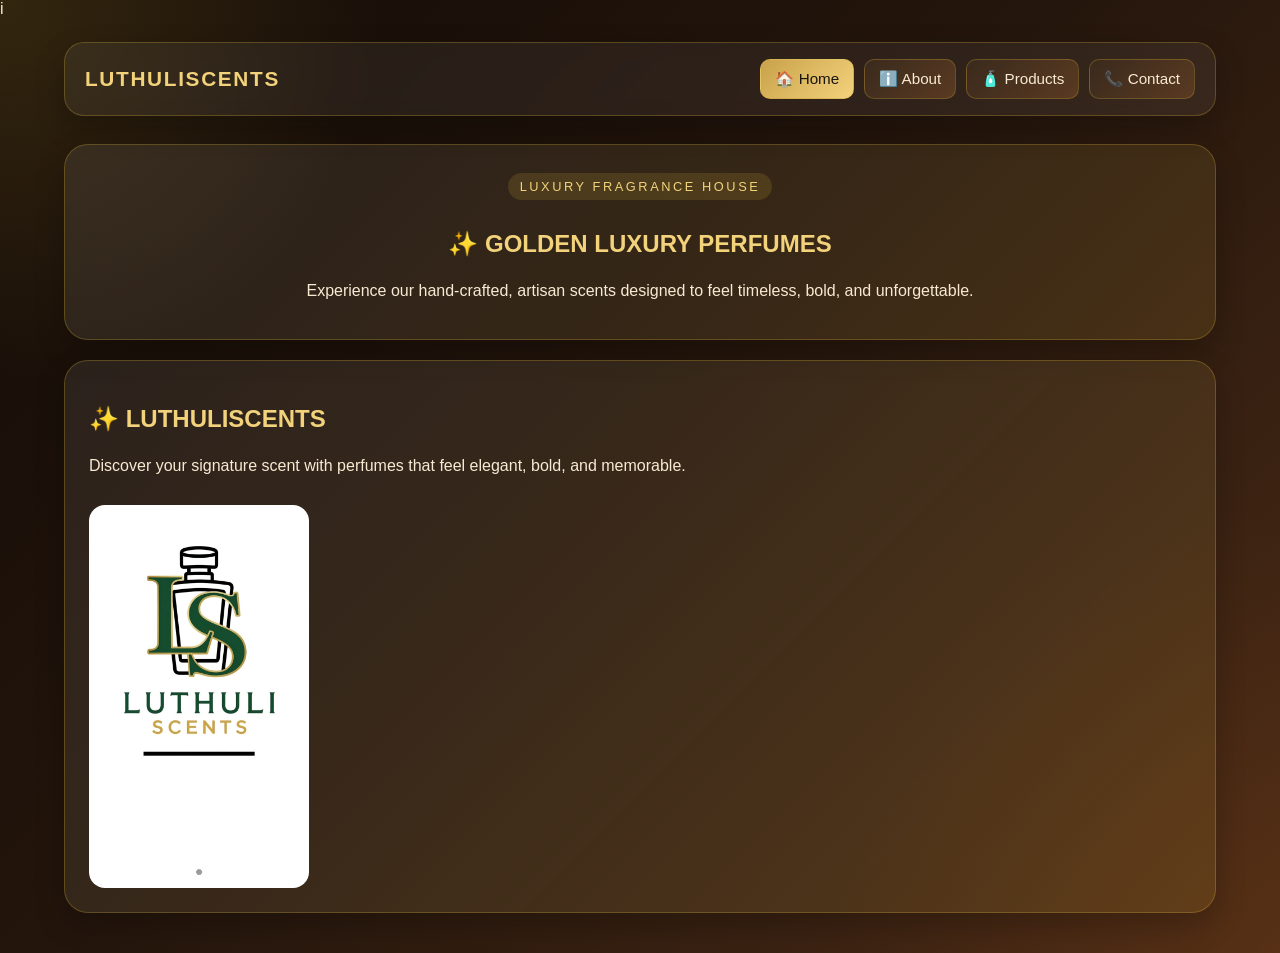
==== index.html @ 73928ccd "i turned my app.py into html file" ====
i<!DOCTYPE html>
<html lang="en">
  <head>
    <meta charset="UTF-8" />
    <meta name="viewport" content="width=device-width, initial-scale=1.0" />
    <title>LuthuliScents</title>
    <style>
      :root {
        --bg: #140c07;
        --bg-soft: rgba(255, 255, 255, 0.05);
        --text: #f8ead2;
        --accent: #f2d27b;
        --accent-2: #c9a24b;
        --border: rgba(212, 175, 55, 0.28);
      }

      * { box-sizing: border-box; }
      body {
        margin: 0;
        font-family: "Segoe UI", Tahoma, Geneva, Verdana, sans-serif;
        color: var(--text);
        background:
          radial-gradient(circle at top left, rgba(212, 175, 55, 0.16), transparent 24%),
          radial-gradient(circle at bottom right, rgba(139, 69, 19, 0.2), transparent 28%),
          linear-gradient(135deg, #140c07 0%, #23150c 45%, #4a2b16 100%);
        min-height: 100vh;
      }

      .page {
        max-width: 1200px;
        margin: 0 auto;
        padding: 24px;
      }

      .topbar {
        display: flex;
        justify-content: space-between;
        align-items: center;
        gap: 16px;
        padding: 16px 20px;
        border: 1px solid var(--border);
        border-radius: 20px;
        background: rgba(255, 255, 255, 0.06);
        backdrop-filter: blur(8px);
        box-shadow: 0 12px 30px rgba(0, 0, 0, 0.24);
      }

      .brand {
        font-size: 1.3rem;
        font-weight: 700;
        color: var(--accent);
        letter-spacing: 0.08em;
        text-transform: uppercase;
      }

      .nav { display: flex; flex-wrap: wrap; gap: 10px; }
      .nav button {
        border: 1px solid var(--border);
        background: linear-gradient(135deg, #3a2a1d 0%, #5a3a21 100%);
        color: var(--text);
        padding: 10px 14px;
        border-radius: 10px;
        cursor: pointer;
        font-size: 0.95rem;
      }
      .nav button.active,
      .nav button:hover {
        background: linear-gradient(135deg, var(--accent-2) 0%, var(--accent) 100%);
        color: #1a140f;
      }

      .section {
        display: none;
        padding: 28px 0 16px;
      }
      .section.active { display: block; }

      .card {
        border: 1px solid var(--border);
        border-radius: 24px;
        background: linear-gradient(135deg, rgba(255,255,255,0.08), rgba(212,175,55,0.12));
        padding: 24px;
        box-shadow: 0 12px 30px rgba(0, 0, 0, 0.24);
      }

      .hero {
        text-align: center;
        padding: 28px 24px 20px;
        margin-bottom: 20px;
      }

      .pill {
        display: inline-block;
        padding: 6px 12px;
        border-radius: 999px;
        background: rgba(212, 175, 55, 0.16);
        color: var(--accent);
        font-size: 0.8rem;
        letter-spacing: 0.2em;
        text-transform: uppercase;
        margin-bottom: 10px;
      }

      h1, h2, h3 { color: var(--accent); }
      p { line-height: 1.6; }

      .grid { display: grid; gap: 20px; }
      .products-grid { grid-template-columns: repeat(2, minmax(0, 1fr)); }
      .product-card img { width: 100%; max-width: 240px; border-radius: 16px; display: block; margin: 0 auto 10px; }
      .product-card .price { font-weight: 700; color: var(--accent); }
      .btn {
        border: none;
        border-radius: 10px;
        padding: 10px 14px;
        cursor: pointer;
        font-weight: 600;
        background: linear-gradient(135deg, #3a2a1d 0%, #5a3a21 100%);
        color: var(--text);
      }
      .btn:hover { background: linear-gradient(135deg, var(--accent-2) 0%, var(--accent) 100%); color: #1a140f; }

      .cart-list { margin-top: 12px; }
      .cart-item {
        display: flex;
        justify-content: space-between;
        align-items: center;
        gap: 12px;
        padding: 10px 0;
        border-bottom: 1px solid rgba(255,255,255,0.1);
      }
      .contact-links { display: flex; flex-wrap: wrap; gap: 12px; }
      .contact-links a {
        color: var(--text);
        text-decoration: none;
        padding: 10px 12px;
        border-radius: 10px;
        background: rgba(255,255,255,0.06);
        border: 1px solid var(--border);
      }
      .contact-links a:hover { background: rgba(212,175,55,0.16); }

      .summary { margin-top: 16px; display: grid; gap: 10px; }
      .form-grid { display: grid; grid-template-columns: repeat(2, minmax(0,1fr)); gap: 12px; }
      input, textarea { width: 100%; padding: 10px 12px; border-radius: 10px; border: 1px solid var(--border); background: rgba(255,255,255,0.08); color: var(--text); }
      label { display: block; margin-bottom: 6px; font-size: 0.95rem; }

      @media (max-width: 800px) {
        .products-grid, .form-grid { grid-template-columns: 1fr; }
        .topbar { flex-direction: column; align-items: flex-start; }
      }
    </style>
  </head>
  <body>
    <div class="page">
      <header class="topbar">
        <div class="brand">LuthuliScents</div>
        <nav class="nav">
          <button class="active" data-target="home">🏠 Home</button>
          <button data-target="about">ℹ️ About</button>
          <button data-target="products">🧴 Products</button>
          <button data-target="contact">📞 Contact</button>
        </nav>
      </header>

      <main>
        <section id="home" class="section active">
          <div class="card hero">
            <div class="pill">Luxury fragrance house</div>
            <h1>✨ GOLDEN LUXURY PERFUMES</h1>
            <p>Experience our hand-crafted, artisan scents designed to feel timeless, bold, and unforgettable.</p>
          </div>
          <div class="card">
            <h2>✨ LUTHULISCENTS</h2>
            <p>Discover your signature scent with perfumes that feel elegant, bold, and memorable.</p>
            <img src="logo.jpeg" alt="LuthuliScents logo" style="max-width: 220px; border-radius: 16px; margin-top: 10px;" />
          </div>
        </section>

        <section id="about" class="section">
          <div class="card">
            <h2>About LuthuliScents</h2>
            <p>We create perfumes from scratch and blend timeless notes that feel elegant, bold, and memorable.</p>
            <ul>
              <li>We make our perfumes from scratch.</li>
              <li>These scents are inspired by a mix of rich, modern fragrance notes.</li>
              <li>Our perfumes suit all genders as long as you love beautiful scents.</li>
              <li>We offer male, female, and unisex fragrances.</li>
              <li>You can wear them for daily use, special occasions, or whenever you want to stand out.</li>
            </ul>
          </div>
        </section>

        <section id="products" class="section">
          <div class="card">
            <h2>Our Products</h2>
            <p>ℹ️ Winter Sale: Get free shipping on all orders over R500!</p>
            <div class="grid products-grid">
              <div class="product-card">
                <img src="WhatsApp Image 2026-05-27 at 09.07.42.jpeg" alt="Rosie perfume" />
                <h3>Rosie</h3>
                <p>Longlasting feminine fragrance</p>
                <p class="price">R180.00 - 50ml</p>
                <button class="btn add-to-cart" data-name="Rosie" data-price="180">Add Rosie to cart</button>
              </div>
              <div class="product-card">
                <img src="WhatsApp Image 2026-05-27 at 09.05.30.jpeg" alt="Sweetapple perfume" />
                <h3>Sweetapple</h3>
                <p>Long lasting unisex fragrance</p>
                <p class="price">R180.00 - 50ml</p>
                <button class="btn add-to-cart" data-name="Sweetapple" data-price="180">Add Sweetapple to cart</button>
              </div>
            </div>

            <div class="summary">
              <h3>🛒 Your cart</h3>
              <div id="cart-items" class="cart-list">Your cart is empty.</div>
              <p id="cart-total">Cart total: R0.00</p>
            </div>

            <div class="summary">
              <h3>🚚 Shipping estimate</h3>
              <form id="shipping-form">
                <div class="form-grid">
                  <div>
                    <label for="name">Full name</label>
                    <input id="name" name="name" placeholder="Full name" />
                  </div>
                  <div>
                    <label for="email">Email address</label>
                    <input id="email" name="email" placeholder="Email address" />
                  </div>
                  <div>
                    <label for="address">Delivery address</label>
                    <input id="address" name="address" placeholder="456 Delivery Road" />
                  </div>
                  <div>
                    <label for="postal">Postal code</label>
                    <input id="postal" name="postal" placeholder="2001" />
                  </div>
                </div>
                <br />
                <button class="btn" type="submit">Check estimate</button>
              </form>
              <div id="shipping-output" style="margin-top: 12px;"></div>
            </div>
          </div>
        </section>

        <section id="contact" class="section">
          <div class="card">
            <h2>Contact Us</h2>
            <p>We make long-lasting scents that feel luxurious without being overly expensive.</p>
            <div class="contact-links">
              <a href="https://www.tiktok.com/@sthandiwe386?is_from_webapp=1&sender_device=pc" target="_blank">TikTok</a>
              <a href="https://www.instagram.com/luthuliscents?igsh=NzJvNDNxbDJsY3Jv" target="_blank">Instagram</a>
              <a href="https://wa.me/27692380796" target="_blank">WhatsApp</a>
              <a href="https://x.com/L68220Luthuli" target="_blank">X / Twitter</a>
              <a href="mailto:sthandiweluthuli322@gmail.com">Email Us</a>
              <a href="https://www.facebook.com/profile.php?id=61583709642144" target="_blank">Facebook</a>
            </div>
          </div>
        </section>
      </main>
    </div>

    <script>
      const navButtons = document.querySelectorAll('.nav button');
      const sections = document.querySelectorAll('.section');

      navButtons.forEach(button => {
        button.addEventListener('click', () => {
          navButtons.forEach(btn => btn.classList.remove('active'));
          button.classList.add('active');
          sections.forEach(section => section.classList.remove('active'));
          document.getElementById(button.dataset.target).classList.add('active');
        });
      });

      const cart = [];
      const cartItems = document.getElementById('cart-items');
      const cartTotal = document.getElementById('cart-total');

      function renderCart() {
        if (cart.length === 0) {
          cartItems.innerHTML = 'Your cart is empty.';
          cartTotal.textContent = 'Cart total: R0.00';
          return;
        }

        let total = 0;
        cartItems.innerHTML = cart.map(item => {
          total += item.price * item.quantity;
          return `<div class="cart-item"><span>${item.name} x${item.quantity}</span><span>R${(item.price * item.quantity).toFixed(2)}</span></div>`;
        }).join('');
        cartTotal.textContent = `Cart total: R${total.toFixed(2)}`;
      }

      document.querySelectorAll('.add-to-cart').forEach(button => {
        button.addEventListener('click', () => {
          const existing = cart.find(item => item.name === button.dataset.name);
          if (existing) {
            existing.quantity += 1;
          } else {
            cart.push({ name: button.dataset.name, price: Number(button.dataset.price), quantity: 1 });
          }
          renderCart();
        });
      });

      document.getElementById('shipping-form').addEventListener('submit', (event) => {
        event.preventDefault();
        const postal = document.getElementById('postal').value.trim();
        const output = document.getElementById('shipping-output');
        const cartValue = cart.reduce((sum, item) => sum + item.price * item.quantity, 0);

        if (!postal) {
          output.innerHTML = '<p>Please enter a postal code.</p>';
          return;
        }

        const shippingRate = postal.startsWith('2') ? 85 : 120;
        const freeShipping = cartValue >= 500;
        const total = cartValue + (freeShipping ? 0 : shippingRate);
        output.innerHTML = `
          <p><strong>Customer:</strong> ${document.getElementById('name').value || 'Guest'}</p>
          <p><strong>Shipping fee:</strong> R${(freeShipping ? 0 : shippingRate).toFixed(2)}</p>
          <p><strong>Total to pay:</strong> R${total.toFixed(2)}</p>
        `;
      });
    </script>
  </body>
</html>
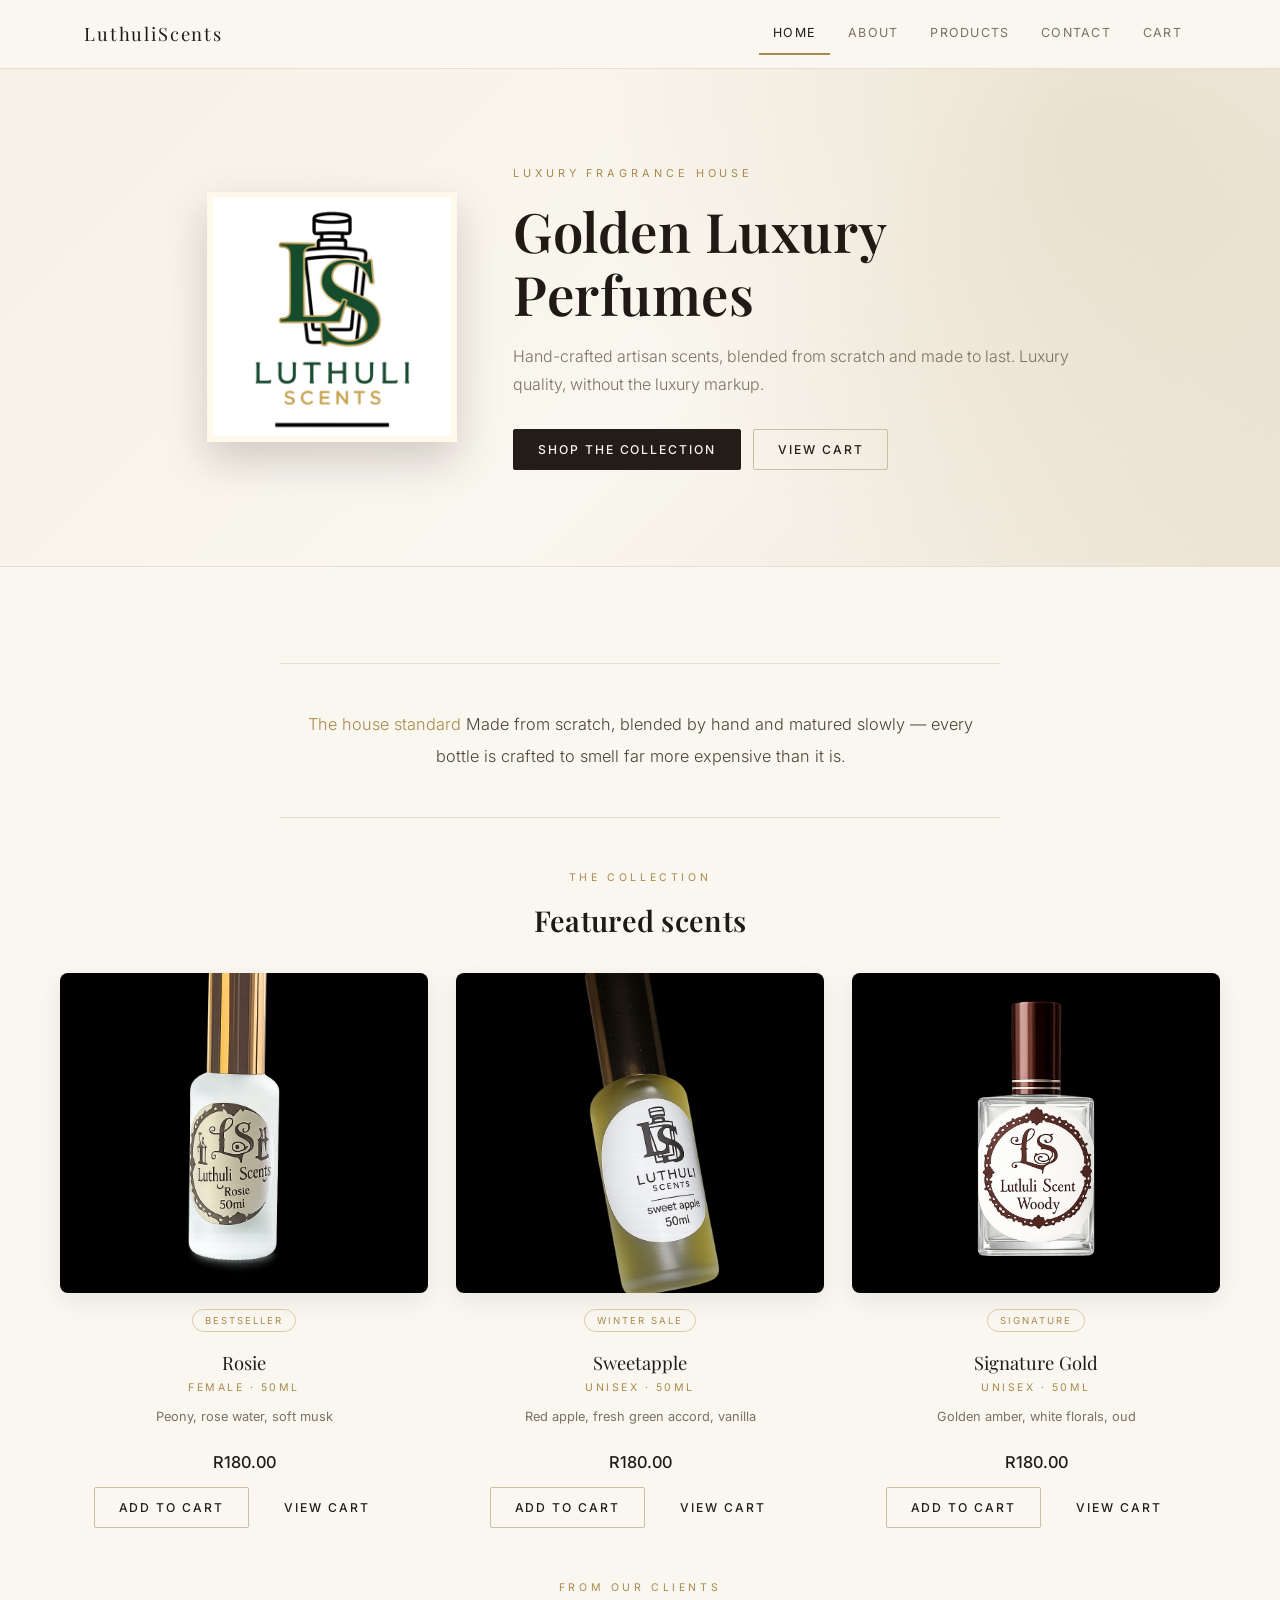
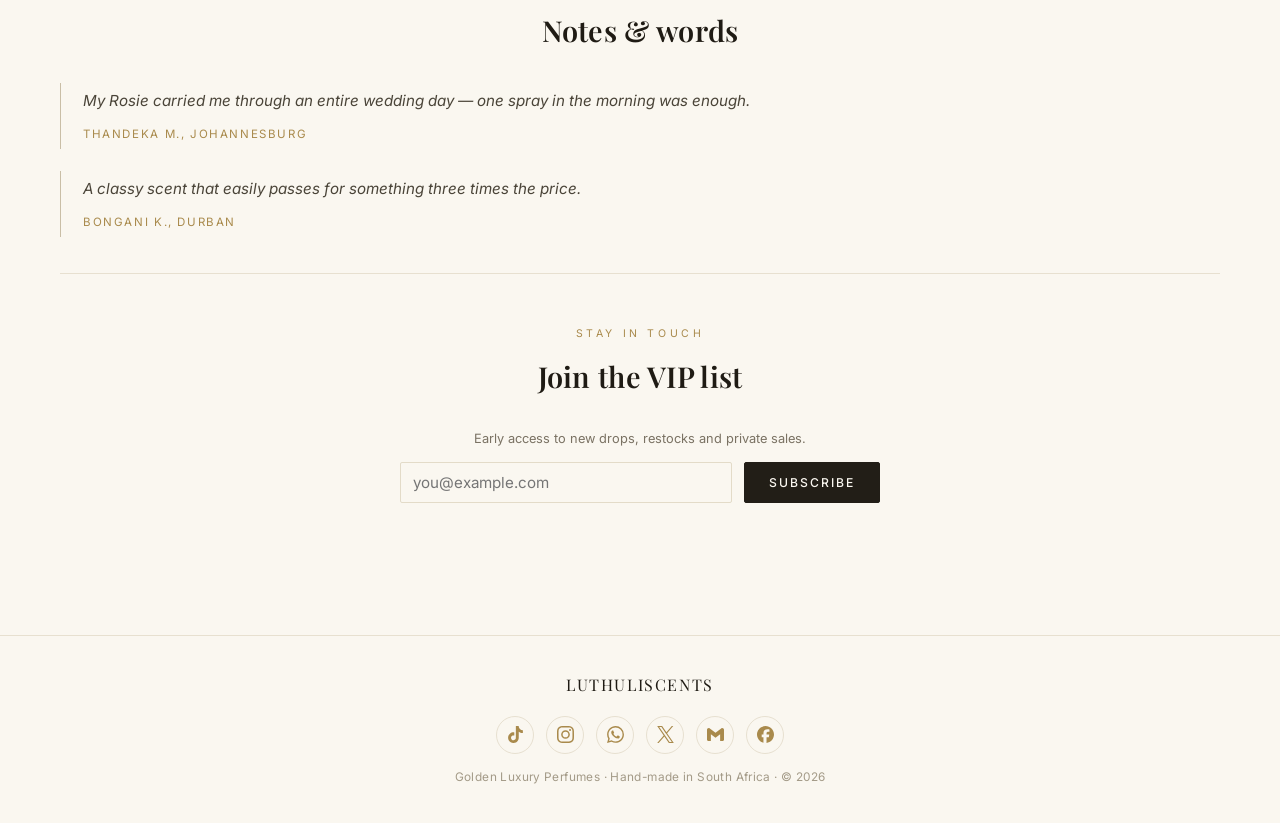
==== commit 28159b86: "Replace Streamlit/Railway app with static GitHub Pages site + Vercel Yoco checkout - Static HTML/CSS" ====
--- a/index.html
+++ b/index.html
@@ -1,332 +1,79 @@
-i<!DOCTYPE html>
+<!DOCTYPE html>
 <html lang="en">
   <head>
     <meta charset="UTF-8" />
     <meta name="viewport" content="width=device-width, initial-scale=1.0" />
-    <title>LuthuliScents</title>
-    <style>
-      :root {
-        --bg: #140c07;
-        --bg-soft: rgba(255, 255, 255, 0.05);
-        --text: #f8ead2;
-        --accent: #f2d27b;
-        --accent-2: #c9a24b;
-        --border: rgba(212, 175, 55, 0.28);
-      }
+    <title>LuthuliScents — Golden Luxury Perfumes</title>
+    <meta name="description" content="Hand-crafted artisan perfumes made from scratch in South Africa. Female, male and unisex scents that smell expensive without the markup." />
+    <link rel="stylesheet" href="css/style.css" />
+  </head>
+  <body data-active="home"
+        data-hero-eyebrow="Luxury Fragrance House"
+        data-hero-title="Golden Luxury Perfumes"
+        data-hero-subtitle="Hand-crafted artisan scents, blended from scratch and made to last. Luxury quality, without the luxury markup."
+        data-hero-side="left"
+        data-hero-cta-label="Shop the collection"
+        data-hero-cta-href="products.html"
+        data-hero-cta2-label="View cart"
+        data-hero-cta2-href="cart.html">
+    <div id="site-header"></div>
+    <div id="site-hero"></div>
 
-      * { box-sizing: border-box; }
-      body {
-        margin: 0;
-        font-family: "Segoe UI", Tahoma, Geneva, Verdana, sans-serif;
-        color: var(--text);
-        background:
-          radial-gradient(circle at top left, rgba(212, 175, 55, 0.16), transparent 24%),
-          radial-gradient(circle at bottom right, rgba(139, 69, 19, 0.2), transparent 28%),
-          linear-gradient(135deg, #140c07 0%, #23150c 45%, #4a2b16 100%);
-        min-height: 100vh;
-      }
+    <main class="container page">
+      <div class="statement"><span class="mark">The house standard</span> Made from scratch, blended by hand and matured slowly — every bottle is crafted to smell far more expensive than it is.</div>
 
-      .page {
-        max-width: 1200px;
-        margin: 0 auto;
-        padding: 24px;
-      }
+      <section class="sec-head">
+        <div class="label">The Collection</div>
+        <h2>Featured scents</h2>
+      </section>
+      <div class="grid grid-3" id="featured-grid"></div>
 
-      .topbar {
-        display: flex;
-        justify-content: space-between;
-        align-items: center;
-        gap: 16px;
-        padding: 16px 20px;
-        border: 1px solid var(--border);
-        border-radius: 20px;
-        background: rgba(255, 255, 255, 0.06);
-        backdrop-filter: blur(8px);
-        box-shadow: 0 12px 30px rgba(0, 0, 0, 0.24);
-      }
+      <section class="sec-head">
+        <div class="label">From our clients</div>
+        <h2>Notes &amp; words</h2>
+      </section>
+      <div class="quote">My Rosie carried me through an entire wedding day — one spray in the morning was enough.<div class="who">Thandeka M., Johannesburg</div></div>
+      <div class="quote">A classy scent that easily passes for something three times the price.<div class="who">Bongani K., Durban</div></div>
 
-      .brand {
-        font-size: 1.3rem;
-        font-weight: 700;
-        color: var(--accent);
-        letter-spacing: 0.08em;
-        text-transform: uppercase;
-      }
+      <hr />
 
-      .nav { display: flex; flex-wrap: wrap; gap: 10px; }
-      .nav button {
-        border: 1px solid var(--border);
-        background: linear-gradient(135deg, #3a2a1d 0%, #5a3a21 100%);
-        color: var(--text);
-        padding: 10px 14px;
-        border-radius: 10px;
-        cursor: pointer;
-        font-size: 0.95rem;
-      }
-      .nav button.active,
-      .nav button:hover {
-        background: linear-gradient(135deg, var(--accent-2) 0%, var(--accent) 100%);
-        color: #1a140f;
-      }
+      <section class="sec-head">
+        <div class="label">Stay in touch</div>
+        <h2>Join the VIP list</h2>
+      </section>
+      <p class="caption" style="text-align:center;">Early access to new drops, restocks and private sales.</p>
+      <form id="newsletter-form" style="max-width:480px; margin:0 auto; display:flex; gap:12px; flex-wrap:wrap;">
+        <input id="newsletter-email" name="email" type="email" placeholder="you@example.com" style="flex:1; min-width:220px;" required />
+        <button class="btn primary" type="submit">Subscribe</button>
+      </form>
+      <p id="newsletter-result" style="text-align:center;"></p>
+    </main>
 
-      .section {
-        display: none;
-        padding: 28px 0 16px;
-      }
-      .section.active { display: block; }
+    <div id="site-footer"></div>
 
-      .card {
-        border: 1px solid var(--border);
-        border-radius: 24px;
-        background: linear-gradient(135deg, rgba(255,255,255,0.08), rgba(212,175,55,0.12));
-        padding: 24px;
-        box-shadow: 0 12px 30px rgba(0, 0, 0, 0.24);
-      }
-
-      .hero {
-        text-align: center;
-        padding: 28px 24px 20px;
-        margin-bottom: 20px;
-      }
-
-      .pill {
-        display: inline-block;
-        padding: 6px 12px;
-        border-radius: 999px;
-        background: rgba(212, 175, 55, 0.16);
-        color: var(--accent);
-        font-size: 0.8rem;
-        letter-spacing: 0.2em;
-        text-transform: uppercase;
-        margin-bottom: 10px;
-      }
-
-      h1, h2, h3 { color: var(--accent); }
-      p { line-height: 1.6; }
-
-      .grid { display: grid; gap: 20px; }
-      .products-grid { grid-template-columns: repeat(2, minmax(0, 1fr)); }
-      .product-card img { width: 100%; max-width: 240px; border-radius: 16px; display: block; margin: 0 auto 10px; }
-      .product-card .price { font-weight: 700; color: var(--accent); }
-      .btn {
-        border: none;
-        border-radius: 10px;
-        padding: 10px 14px;
-        cursor: pointer;
-        font-weight: 600;
-        background: linear-gradient(135deg, #3a2a1d 0%, #5a3a21 100%);
-        color: var(--text);
-      }
-      .btn:hover { background: linear-gradient(135deg, var(--accent-2) 0%, var(--accent) 100%); color: #1a140f; }
-
-      .cart-list { margin-top: 12px; }
-      .cart-item {
-        display: flex;
-        justify-content: space-between;
-        align-items: center;
-        gap: 12px;
-        padding: 10px 0;
-        border-bottom: 1px solid rgba(255,255,255,0.1);
-      }
-      .contact-links { display: flex; flex-wrap: wrap; gap: 12px; }
-      .contact-links a {
-        color: var(--text);
-        text-decoration: none;
-        padding: 10px 12px;
-        border-radius: 10px;
-        background: rgba(255,255,255,0.06);
-        border: 1px solid var(--border);
-      }
-      .contact-links a:hover { background: rgba(212,175,55,0.16); }
-
-      .summary { margin-top: 16px; display: grid; gap: 10px; }
-      .form-grid { display: grid; grid-template-columns: repeat(2, minmax(0,1fr)); gap: 12px; }
-      input, textarea { width: 100%; padding: 10px 12px; border-radius: 10px; border: 1px solid var(--border); background: rgba(255,255,255,0.08); color: var(--text); }
-      label { display: block; margin-bottom: 6px; font-size: 0.95rem; }
-
-      @media (max-width: 800px) {
-        .products-grid, .form-grid { grid-template-columns: 1fr; }
-        .topbar { flex-direction: column; align-items: flex-start; }
-      }
-    </style>
-  </head>
-  <body>
-    <div class="page">
-      <header class="topbar">
-        <div class="brand">LuthuliScents</div>
-        <nav class="nav">
-          <button class="active" data-target="home">🏠 Home</button>
-          <button data-target="about">ℹ️ About</button>
-          <button data-target="products">🧴 Products</button>
-          <button data-target="contact">📞 Contact</button>
-        </nav>
-      </header>
-
-      <main>
-        <section id="home" class="section active">
-          <div class="card hero">
-            <div class="pill">Luxury fragrance house</div>
-            <h1>✨ GOLDEN LUXURY PERFUMES</h1>
-            <p>Experience our hand-crafted, artisan scents designed to feel timeless, bold, and unforgettable.</p>
-          </div>
-          <div class="card">
-            <h2>✨ LUTHULISCENTS</h2>
-            <p>Discover your signature scent with perfumes that feel elegant, bold, and memorable.</p>
-            <img src="logo.jpeg" alt="LuthuliScents logo" style="max-width: 220px; border-radius: 16px; margin-top: 10px;" />
-          </div>
-        </section>
-
-        <section id="about" class="section">
-          <div class="card">
-            <h2>About LuthuliScents</h2>
-            <p>We create perfumes from scratch and blend timeless notes that feel elegant, bold, and memorable.</p>
-            <ul>
-              <li>We make our perfumes from scratch.</li>
-              <li>These scents are inspired by a mix of rich, modern fragrance notes.</li>
-              <li>Our perfumes suit all genders as long as you love beautiful scents.</li>
-              <li>We offer male, female, and unisex fragrances.</li>
-              <li>You can wear them for daily use, special occasions, or whenever you want to stand out.</li>
-            </ul>
-          </div>
-        </section>
-
-        <section id="products" class="section">
-          <div class="card">
-            <h2>Our Products</h2>
-            <p>ℹ️ Winter Sale: Get free shipping on all orders over R500!</p>
-            <div class="grid products-grid">
-              <div class="product-card">
-                <img src="WhatsApp Image 2026-05-27 at 09.07.42.jpeg" alt="Rosie perfume" />
-                <h3>Rosie</h3>
-                <p>Longlasting feminine fragrance</p>
-                <p class="price">R180.00 - 50ml</p>
-                <button class="btn add-to-cart" data-name="Rosie" data-price="180">Add Rosie to cart</button>
-              </div>
-              <div class="product-card">
-                <img src="WhatsApp Image 2026-05-27 at 09.05.30.jpeg" alt="Sweetapple perfume" />
-                <h3>Sweetapple</h3>
-                <p>Long lasting unisex fragrance</p>
-                <p class="price">R180.00 - 50ml</p>
-                <button class="btn add-to-cart" data-name="Sweetapple" data-price="180">Add Sweetapple to cart</button>
-              </div>
-            </div>
-
-            <div class="summary">
-              <h3>🛒 Your cart</h3>
-              <div id="cart-items" class="cart-list">Your cart is empty.</div>
-              <p id="cart-total">Cart total: R0.00</p>
-            </div>
-
-            <div class="summary">
-              <h3>🚚 Shipping estimate</h3>
-              <form id="shipping-form">
-                <div class="form-grid">
-                  <div>
-                    <label for="name">Full name</label>
-                    <input id="name" name="name" placeholder="Full name" />
-                  </div>
-                  <div>
-                    <label for="email">Email address</label>
-                    <input id="email" name="email" placeholder="Email address" />
-                  </div>
-                  <div>
-                    <label for="address">Delivery address</label>
-                    <input id="address" name="address" placeholder="456 Delivery Road" />
-                  </div>
-                  <div>
-                    <label for="postal">Postal code</label>
-                    <input id="postal" name="postal" placeholder="2001" />
-                  </div>
-                </div>
-                <br />
-                <button class="btn" type="submit">Check estimate</button>
-              </form>
-              <div id="shipping-output" style="margin-top: 12px;"></div>
-            </div>
-          </div>
-        </section>
-
-        <section id="contact" class="section">
-          <div class="card">
-            <h2>Contact Us</h2>
-            <p>We make long-lasting scents that feel luxurious without being overly expensive.</p>
-            <div class="contact-links">
-              <a href="https://www.tiktok.com/@sthandiwe386?is_from_webapp=1&sender_device=pc" target="_blank">TikTok</a>
-              <a href="https://www.instagram.com/luthuliscents?igsh=NzJvNDNxbDJsY3Jv" target="_blank">Instagram</a>
-              <a href="https://wa.me/27692380796" target="_blank">WhatsApp</a>
-              <a href="https://x.com/L68220Luthuli" target="_blank">X / Twitter</a>
-              <a href="mailto:sthandiweluthuli322@gmail.com">Email Us</a>
-              <a href="https://www.facebook.com/profile.php?id=61583709642144" target="_blank">Facebook</a>
-            </div>
-          </div>
-        </section>
-      </main>
-    </div>
-
+    <script src="js/data.js"></script>
+    <script src="js/site.js"></script>
+    <script src="js/cart.js"></script>
+    <script src="js/products.js"></script>
     <script>
-      const navButtons = document.querySelectorAll('.nav button');
-      const sections = document.querySelectorAll('.section');
-
-      navButtons.forEach(button => {
-        button.addEventListener('click', () => {
-          navButtons.forEach(btn => btn.classList.remove('active'));
-          button.classList.add('active');
-          sections.forEach(section => section.classList.remove('active'));
-          document.getElementById(button.dataset.target).classList.add('active');
-        });
+      window.LS_READY.then(function () {
+        window.renderFeatured('featured-grid');
       });
 
-      const cart = [];
-      const cartItems = document.getElementById('cart-items');
-      const cartTotal = document.getElementById('cart-total');
-
-      function renderCart() {
-        if (cart.length === 0) {
-          cartItems.innerHTML = 'Your cart is empty.';
-          cartTotal.textContent = 'Cart total: R0.00';
+      document.getElementById('newsletter-form').addEventListener('submit', function (event) {
+        event.preventDefault();
+        var email = document.getElementById('newsletter-email').value.trim();
+        var note = document.getElementById('newsletter-result');
+        if (!email || email.indexOf('@') === -1) {
+          note.innerHTML = '<span class="alert warning" style="display:inline-block;">Please enter a valid email address.</span>';
           return;
         }
-
-        let total = 0;
-        cartItems.innerHTML = cart.map(item => {
-          total += item.price * item.quantity;
-          return `<div class="cart-item"><span>${item.name} x${item.quantity}</span><span>R${(item.price * item.quantity).toFixed(2)}</span></div>`;
-        }).join('');
-        cartTotal.textContent = `Cart total: R${total.toFixed(2)}`;
-      }
-
-      document.querySelectorAll('.add-to-cart').forEach(button => {
-        button.addEventListener('click', () => {
-          const existing = cart.find(item => item.name === button.dataset.name);
-          if (existing) {
-            existing.quantity += 1;
-          } else {
-            cart.push({ name: button.dataset.name, price: Number(button.dataset.price), quantity: 1 });
-          }
-          renderCart();
-        });
-      });
-
-      document.getElementById('shipping-form').addEventListener('submit', (event) => {
-        event.preventDefault();
-        const postal = document.getElementById('postal').value.trim();
-        const output = document.getElementById('shipping-output');
-        const cartValue = cart.reduce((sum, item) => sum + item.price * item.quantity, 0);
-
-        if (!postal) {
-          output.innerHTML = '<p>Please enter a postal code.</p>';
-          return;
-        }
-
-        const shippingRate = postal.startsWith('2') ? 85 : 120;
-        const freeShipping = cartValue >= 500;
-        const total = cartValue + (freeShipping ? 0 : shippingRate);
-        output.innerHTML = `
-          <p><strong>Customer:</strong> ${document.getElementById('name').value || 'Guest'}</p>
-          <p><strong>Shipping fee:</strong> R${(freeShipping ? 0 : shippingRate).toFixed(2)}</p>
-          <p><strong>Total to pay:</strong> R${total.toFixed(2)}</p>
-        `;
+        var mailto = 'mailto:sthandiweluthuli322@gmail.com?subject=' +
+          encodeURIComponent('VIP List signup') + '&body=' +
+          encodeURIComponent('Please add me to the LuthuliScents VIP list.\nEmail: ' + email);
+        window.location.href = mailto;
+        note.innerHTML = '<span class="alert success" style="display:inline-block;">Opening your email app — welcome to the VIP list.</span>';
       });
     </script>
   </body>
-</html>
+</html>
--- a/css/style.css
+++ b/css/style.css
@@ -0,0 +1,470 @@
+/* LuthuliScents — minimal luxury ivory theme.
+   Ported from the Streamlit design system (core/styles.py).
+   Fonts: Playfair Display (display serif) + Inter (body). */
+
+@import url('https://fonts.googleapis.com/css2?family=Playfair+Display:wght@500;600;700&family=Inter:wght@300;400;500;600&display=swap');
+@import url('https://fonts.googleapis.com/css2?family=Material+Symbols+Rounded:opsz,wght,FILL,GRAD@20..48,100..700,0..1,-50..200&display=block');
+
+:root {
+  --bg: #FAF7F0;
+  --bg-soft: #F4F0E6;
+  --surface: #FFFFFF;
+  --ink: #221E17;
+  --ink-strong: #1F1B14;
+  --muted: #7A7263;
+  --muted-2: #A39A87;
+  --gold: #A98A4C;
+  --gold-soft: #D9C9A5;
+  --line: #E7E0D0;
+  --line-input: #E3DBC8;
+  --line-strong: #C9BEA6;
+}
+
+* { box-sizing: border-box; }
+
+html { scroll-behavior: smooth; }
+
+body {
+  margin: 0;
+  font-family: 'Inter', sans-serif;
+  font-weight: 400;
+  color: var(--ink);
+  background: var(--bg);
+  line-height: 1.6;
+  -webkit-font-smoothing: antialiased;
+}
+
+h1, h2, h3, h4, h5, h6 {
+  font-family: 'Playfair Display', serif;
+  color: var(--ink-strong);
+  font-weight: 600;
+  letter-spacing: .01em;
+  margin: 0 0 .5em;
+}
+
+a { color: var(--ink); }
+a:hover { color: var(--gold); }
+
+img { max-width: 100%; border-radius: 8px; box-shadow: 0 8px 24px rgba(31, 27, 20, .08); }
+
+hr { border: none; border-top: 1px solid var(--line); margin: 36px 0; }
+
+.container { max-width: 1160px; margin: 0 auto; padding: 0 24px; }
+
+/* ---------- header / navigation ---------- */
+.site-header {
+  border-bottom: 1px solid var(--line);
+  background: rgba(250, 247, 240, .92);
+  backdrop-filter: blur(8px);
+  position: sticky;
+  top: 0;
+  z-index: 20;
+}
+.header-inner {
+  max-width: 1160px;
+  margin: 0 auto;
+  padding: 0 24px;
+  display: flex;
+  align-items: center;
+  justify-content: space-between;
+  gap: 16px;
+  min-height: 68px;
+}
+.brand {
+  font-family: 'Playfair Display', serif;
+  font-size: 1.15rem;
+  letter-spacing: .1em;
+  color: var(--ink-strong);
+  text-decoration: none;
+  white-space: nowrap;
+}
+.brand:hover { color: var(--ink-strong); }
+.nav { display: flex; flex-wrap: wrap; gap: 4px; }
+.nav a {
+  color: var(--muted);
+  text-decoration: none;
+  font-size: .78rem;
+  letter-spacing: .1em;
+  text-transform: uppercase;
+  padding: 10px 14px;
+  border-bottom: 2px solid transparent;
+  transition: color .2s ease, border-color .2s ease;
+}
+.nav a:hover { color: var(--ink-strong); border-bottom-color: var(--gold); }
+.nav a.active { color: var(--ink-strong); border-bottom-color: var(--gold); }
+.cart-badge {
+  display: none;
+  align-items: center;
+  justify-content: center;
+  min-width: 18px;
+  height: 18px;
+  padding: 0 5px;
+  margin-left: 4px;
+  border-radius: 999px;
+  background: var(--gold);
+  color: var(--bg);
+  font-size: .66rem;
+  letter-spacing: 0;
+  vertical-align: top;
+}
+
+@media (max-width: 640px) {
+  .header-inner { flex-direction: column; padding: 12px 16px; }
+  .nav a { padding: 8px 10px; }
+}
+
+/* ---------- page container ---------- */
+.page { padding: 40px 0 60px; }
+
+/* ---------- hero ---------- */
+.hero {
+  position: relative;
+  padding: clamp(56px, 8vw, 96px) 24px;
+  color: var(--ink);
+  background:
+    radial-gradient(circle at 85% 12%, rgba(169, 138, 76, .18), transparent 42%),
+    linear-gradient(135deg, #F6F1E6 0%, #FAF7F0 55%, #ECE5D6 100%);
+  border-bottom: 1px solid var(--line);
+}
+.hero-inner {
+  display: flex;
+  align-items: center;
+  justify-content: center;
+  gap: clamp(24px, 5vw, 56px);
+  max-width: 1080px;
+  margin: 0 auto;
+}
+.hero .hero-logo {
+  width: clamp(150px, 24vw, 250px);
+  height: clamp(150px, 24vw, 250px);
+  object-fit: cover;
+  border-radius: 0;
+  flex: 0 0 auto;
+  border: 6px solid #FFF9EC;
+  box-shadow: 0 18px 40px rgba(20, 12, 7, .18);
+}
+.hero .hero-text {
+  max-width: 560px;
+  text-align: left;
+}
+.hero.logo-right .hero-inner { flex-direction: row-reverse; }
+.hero .eyebrow {
+  font-size: .68rem;
+  letter-spacing: .36em;
+  text-transform: uppercase;
+  color: var(--gold);
+  margin: 0 0 18px;
+}
+.hero h1 {
+  font-family: 'Playfair Display', serif;
+  font-size: clamp(2.1rem, 6vw, 3.4rem);
+  color: var(--ink-strong);
+  font-weight: 600;
+  line-height: 1.15;
+  max-width: 18ch;
+  margin: 0 0 16px;
+}
+.hero p {
+  color: var(--muted);
+  font-size: 1rem;
+  max-width: 620px;
+  margin: 0;
+  line-height: 1.8;
+  font-weight: 300;
+}
+.hero-actions {
+  display: flex;
+  gap: 12px;
+  justify-content: flex-start;
+  flex-wrap: wrap;
+  margin-top: 30px;
+}
+.hero .btn.primary { background: var(--ink); color: var(--bg); border-color: var(--ink); }
+.hero .btn.primary:hover { background: var(--gold); border-color: var(--gold); }
+
+@media (max-width: 720px) {
+  .hero-inner { flex-direction: column; text-align: center; }
+  .hero.logo-right .hero-inner { flex-direction: column; }
+  .hero .hero-logo { width: clamp(120px, 38vw, 190px); height: clamp(120px, 38vw, 190px); }
+  .hero .hero-text { text-align: center; }
+  .hero-actions { justify-content: center; }
+}
+
+/* ---------- section headings ---------- */
+.sec-head { margin: 52px 0 30px; text-align: center; }
+.sec-head .label {
+  font-size: .66rem;
+  letter-spacing: .34em;
+  text-transform: uppercase;
+  color: var(--gold);
+  margin-bottom: 10px;
+}
+.sec-head h2 { font-size: 1.8rem; margin: 0; }
+
+/* ---------- statement ---------- */
+.statement {
+  margin: 56px auto 16px;
+  max-width: 720px;
+  text-align: center;
+  border-top: 1px solid var(--line);
+  border-bottom: 1px solid var(--line);
+  padding: 44px 24px;
+  color: #4A4438;
+  font-size: 1.02rem;
+  line-height: 2;
+  font-weight: 300;
+}
+.statement .mark { color: var(--gold); }
+
+/* ---------- buttons ---------- */
+.btn {
+  display: inline-block;
+  background: transparent;
+  color: var(--ink);
+  border: 1px solid var(--line-strong);
+  border-radius: 2px;
+  font-family: 'Inter', sans-serif;
+  font-size: .76rem;
+  letter-spacing: .16em;
+  text-transform: uppercase;
+  font-weight: 500;
+  padding: .6rem 1.5rem;
+  text-decoration: none;
+  cursor: pointer;
+  transition: background .2s ease, color .2s ease, border-color .2s ease;
+}
+.btn:hover { background: var(--ink); color: var(--bg); border-color: var(--ink); }
+.btn.primary {
+  background: var(--ink);
+  color: var(--bg);
+  border-color: var(--ink);
+}
+.btn.primary:hover { background: var(--gold); border-color: var(--gold); color: var(--bg); }
+.btn.ghost { border-color: transparent; }
+.btn.ghost:hover { border-color: transparent; }
+
+/* ---------- forms ---------- */
+label { display: block; margin-bottom: 6px; font-size: .95rem; }
+input[type="text"], input[type="email"], input[type="tel"], textarea, select {
+  width: 100%;
+  padding: 10px 12px;
+  border: 1px solid var(--line-input);
+  border-radius: 2px;
+  background: transparent;
+  color: var(--ink);
+  font-family: 'Inter', sans-serif;
+  font-size: .95rem;
+}
+input:focus, textarea:focus, select:focus {
+  outline: none;
+  border-color: var(--gold);
+}
+.form-grid { display: grid; grid-template-columns: repeat(2, minmax(0, 1fr)); gap: 16px; }
+.form-grid .full { grid-column: 1 / -1; }
+
+@media (max-width: 700px) {
+  .form-grid { grid-template-columns: 1fr; }
+}
+
+/* ---------- cards / product grid ---------- */
+.grid { display: grid; gap: 28px; }
+.grid-3 { grid-template-columns: repeat(3, minmax(0, 1fr)); }
+.grid-2 { grid-template-columns: repeat(2, minmax(0, 1fr)); }
+
+@media (max-width: 900px) {
+  .grid-3 { grid-template-columns: repeat(2, minmax(0, 1fr)); }
+}
+@media (max-width: 560px) {
+  .grid-3, .grid-2 { grid-template-columns: 1fr; }
+}
+
+.p-card { text-align: center; display: flex; flex-direction: column; }
+.p-card img {
+  width: 100%;
+  height: 320px;
+  object-fit: cover;
+  object-position: center;
+  border-radius: 8px;
+  box-shadow: 0 8px 24px rgba(31, 27, 20, .08);
+  transition: transform .3s ease;
+}
+.p-card:hover img { transform: translateY(-4px); }
+.p-badge {
+  align-self: center;
+  display: inline-block;
+  margin-top: 16px;
+  padding: 3px 12px;
+  border: 1px solid var(--gold-soft);
+  border-radius: 999px;
+  color: var(--gold);
+  font-size: .6rem;
+  letter-spacing: .2em;
+  text-transform: uppercase;
+}
+.p-name { font-family: 'Playfair Display', serif; font-size: 1.15rem; color: var(--ink-strong); margin: 16px 0 2px; }
+.p-family { font-size: .66rem; letter-spacing: .24em; text-transform: uppercase; color: var(--gold); }
+.p-notes { font-size: .8rem; color: var(--muted); margin: 10px 0; line-height: 1.6; }
+.p-price { font-size: 1.02rem; font-weight: 500; color: var(--ink-strong); margin: 12px 0; }
+.p-actions { display: flex; gap: 10px; justify-content: center; flex-wrap: wrap; margin-top: auto; }
+
+/* ---------- quotes ---------- */
+.quote {
+  border-left: 1px solid var(--line-strong);
+  padding: 4px 0 4px 22px;
+  margin: 22px 0;
+  color: #4A4438;
+  font-size: .95rem;
+  font-style: italic;
+  line-height: 1.8;
+}
+.quote .who {
+  font-style: normal;
+  font-size: .72rem;
+  letter-spacing: .14em;
+  text-transform: uppercase;
+  color: var(--gold);
+  margin-top: 10px;
+}
+
+/* ---------- cart ---------- */
+.cart-line {
+  display: grid;
+  grid-template-columns: 72px 1fr auto auto auto;
+  align-items: center;
+  gap: 16px;
+  padding: 14px 0;
+  border-bottom: 1px solid var(--line);
+}
+.cart-line img { width: 72px; height: 72px; object-fit: cover; border-radius: 6px; box-shadow: 0 4px 12px rgba(31, 27, 20, .1); }
+.cart-name { font-family: 'Playfair Display', serif; font-size: 1.05rem; color: var(--ink-strong); }
+.cart-meta { font-size: .66rem; letter-spacing: .2em; text-transform: uppercase; color: var(--gold); margin-top: 4px; }
+.qty-control { display: inline-flex; align-items: center; gap: 6px; }
+.qty-control .btn { padding: 2px 10px; font-size: .9rem; letter-spacing: 0; }
+.cart-total { font-weight: 600; font-size: 1.05rem; }
+
+@media (max-width: 700px) {
+  .cart-line { grid-template-columns: 56px 1fr auto; }
+  .cart-line img { width: 56px; height: 56px; }
+  .cart-line .qty-wrap { grid-column: 2; }
+  .cart-line .line-total { grid-column: 3; }
+}
+
+/* order summary */
+.summary-box {
+  border: 1px solid var(--line);
+  border-radius: 8px;
+  padding: 22px;
+  background: var(--surface);
+}
+.summary-row { display: flex; justify-content: space-between; gap: 12px; padding: 6px 0; }
+.summary-row.total { border-top: 1px solid var(--line); margin-top: 8px; padding-top: 12px; font-weight: 600; }
+
+/* notices / alerts */
+.alert {
+  border: 1px solid var(--line);
+  border-radius: 6px;
+  padding: 14px 16px;
+  margin: 14px 0;
+  font-size: .92rem;
+  background: var(--surface);
+}
+.alert.success { border-color: var(--gold-soft); color: var(--ink); }
+.alert.warning { border-color: var(--gold-soft); color: var(--ink); }
+.alert.error { border-color: #B4553C; color: #8A2F1A; }
+
+/* ---------- footer ---------- */
+.footer {
+  margin-top: 56px;
+  padding: 36px 20px;
+  text-align: center;
+  border-top: 1px solid var(--line);
+  color: var(--muted);
+  font-size: .8rem;
+  letter-spacing: .03em;
+}
+.footer .brand { font-family: 'Playfair Display', serif; font-size: 1rem; color: var(--ink-strong); letter-spacing: .1em; }
+.footer .social {
+  display: flex;
+  justify-content: center;
+  flex-wrap: wrap;
+  gap: 12px;
+  margin: 18px 0 6px;
+}
+.footer .social-link {
+  display: inline-flex;
+  align-items: center;
+  justify-content: center;
+  width: 38px;
+  height: 38px;
+  margin: 0;
+  border: 1px solid var(--line);
+  border-radius: 50%;
+  text-decoration: none;
+  transition: transform .2s ease, border-color .2s ease, box-shadow .2s ease;
+}
+.footer .social-link:hover {
+  transform: translateY(-2px);
+  border-color: transparent;
+  box-shadow: 0 6px 16px rgba(31, 27, 20, .12);
+}
+.footer .social-link svg { width: 17px; height: 17px; display: block; }
+.footer .social-link svg path { fill: var(--gold); transition: fill .25s ease; }
+.footer .social-link:hover svg path { fill: var(--g, var(--gold)); }
+.footer .fine { color: var(--muted-2); font-size: .74rem; margin-top: 14px; }
+
+/* ---------- misc ---------- */
+.caption { color: var(--muted); font-size: .8rem; }
+.contact-links { display: grid; gap: 12px; max-width: 480px; margin: 0 auto; }
+.contact-links a {
+  display: flex;
+  align-items: center;
+  justify-content: space-between;
+  color: var(--ink);
+  text-decoration: none;
+  padding: 14px 18px;
+  border: 1px solid var(--line);
+  border-radius: 8px;
+  transition: border-color .2s ease, background .2s ease;
+}
+.contact-links a:hover { border-color: var(--gold); background: var(--surface); color: var(--ink); }
+.faq { border-bottom: 1px solid var(--line); padding: 14px 0; }
+.faq summary { cursor: pointer; font-weight: 500; color: var(--ink-strong); }
+.faq[open] summary { margin-bottom: 8px; }
+
+/* ---------- material symbols ---------- */
+.material-symbols-rounded {
+  font-family: 'Material Symbols Rounded';
+  font-weight: normal;
+  font-style: normal;
+  display: inline-block;
+  line-height: 1;
+  letter-spacing: normal;
+  text-transform: none;
+  vertical-align: middle;
+  -webkit-font-smoothing: antialiased;
+}
+.ls-icon { margin-right: 6px; }
+
+/* ---------- responsive (down to 360px) ---------- */
+@media (max-width: 560px) {
+  .page { padding: 24px 0 48px; }
+  .container, .header-inner { padding-left: 16px; padding-right: 16px; }
+  .hero { padding: 56px 16px; }
+  .p-card img { height: 260px; }
+  .form-grid { gap: 12px; }
+  .sec-head { margin: 40px 0 22px; }
+  .sec-head h2 { font-size: 1.5rem; }
+  .statement { padding: 32px 18px; margin: 40px auto; }
+}
+
+@media (max-width: 400px) {
+  .header-inner { flex-direction: column; gap: 8px; padding: 12px 16px; }
+  .nav { justify-content: center; }
+  .nav a { padding: 8px 8px; font-size: .74rem; }
+  .p-card img { height: 220px; }
+  .hero h1 { font-size: 1.9rem; }
+  .hero-actions .btn { width: 100%; }
+  .summary-box { padding: 16px; }
+  .cart-line { gap: 10px; }
+  .contact-links a { padding: 12px 12px; }
+}
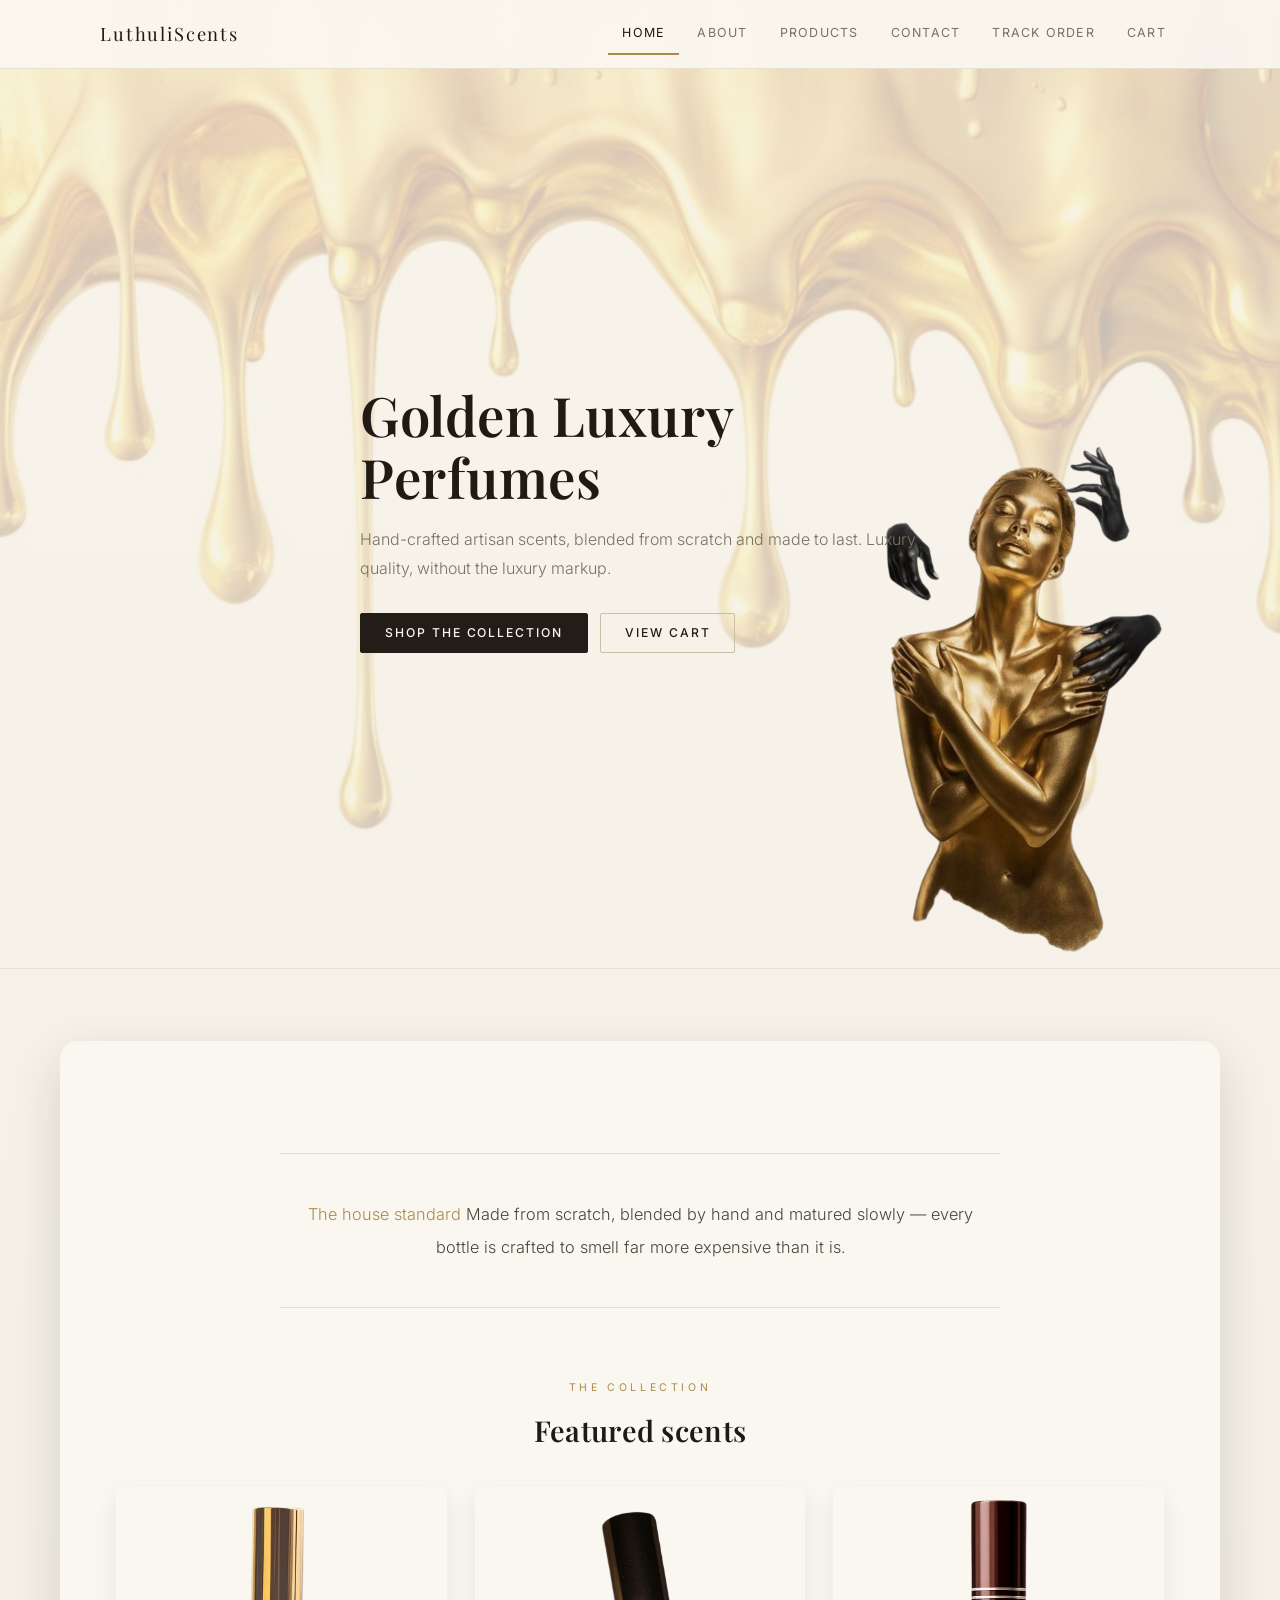
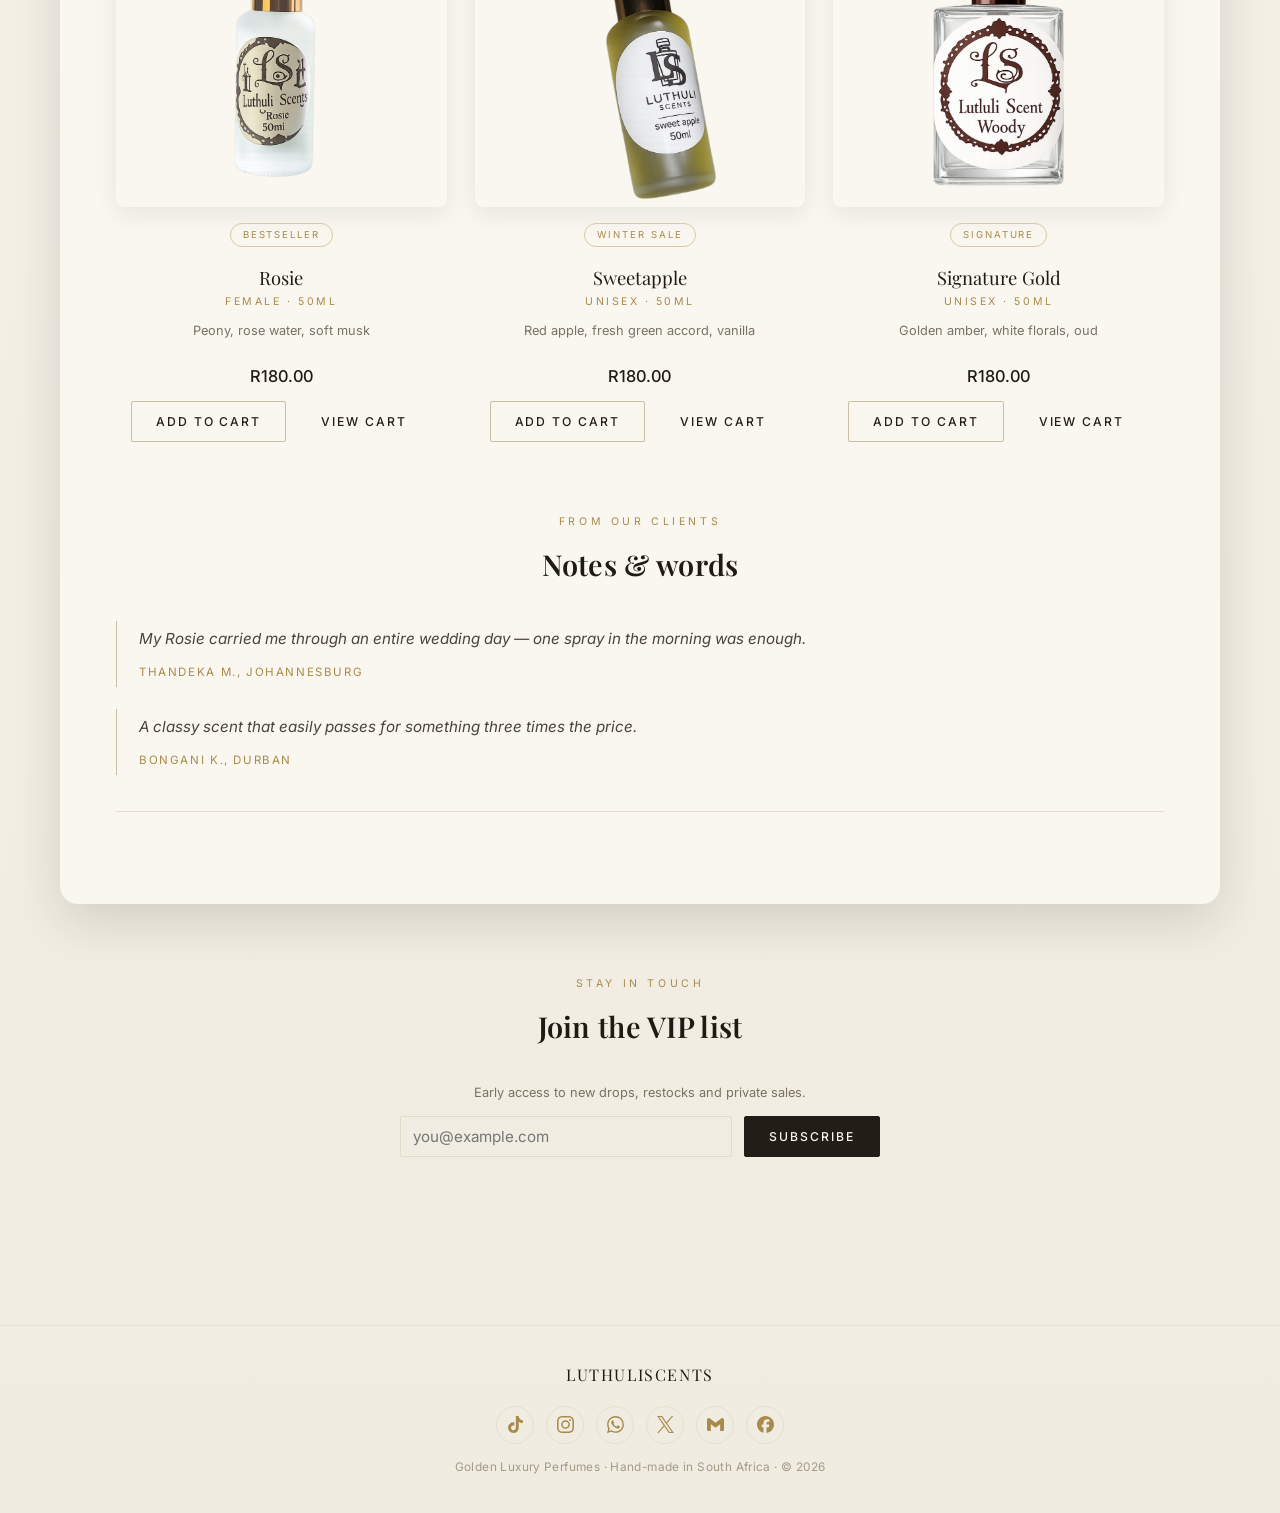
==== commit ae82d36c: "Homepage hero design, per-page hero imagery, and solid/transparent section system - Add hero.jpg bac" ====
--- a/index.html
+++ b/index.html
@@ -7,35 +7,36 @@
     <meta name="description" content="Hand-crafted artisan perfumes made from scratch in South Africa. Female, male and unisex scents that smell expensive without the markup." />
     <link rel="stylesheet" href="css/style.css" />
   </head>
-  <body data-active="home"
-        data-hero-eyebrow="Luxury Fragrance House"
+<body data-active="home"
         data-hero-title="Golden Luxury Perfumes"
         data-hero-subtitle="Hand-crafted artisan scents, blended from scratch and made to last. Luxury quality, without the luxury markup."
-        data-hero-side="left"
         data-hero-cta-label="Shop the collection"
         data-hero-cta-href="products.html"
         data-hero-cta2-label="View cart"
-        data-hero-cta2-href="cart.html">
+        data-hero-cta2-href="cart.html"
+        data-hero-float="golden-lady.png">
     <div id="site-header"></div>
     <div id="site-hero"></div>
 
     <main class="container page">
-      <div class="statement"><span class="mark">The house standard</span> Made from scratch, blended by hand and matured slowly — every bottle is crafted to smell far more expensive than it is.</div>
+      <div class="home-body">
+        <div class="statement"><span class="mark">The house standard</span> Made from scratch, blended by hand and matured slowly — every bottle is crafted to smell far more expensive than it is.</div>
 
-      <section class="sec-head">
-        <div class="label">The Collection</div>
-        <h2>Featured scents</h2>
-      </section>
-      <div class="grid grid-3" id="featured-grid"></div>
+        <section class="sec-head">
+          <div class="label">The Collection</div>
+          <h2>Featured scents</h2>
+        </section>
+        <div class="grid grid-3" id="featured-grid"></div>
 
-      <section class="sec-head">
-        <div class="label">From our clients</div>
-        <h2>Notes &amp; words</h2>
-      </section>
-      <div class="quote">My Rosie carried me through an entire wedding day — one spray in the morning was enough.<div class="who">Thandeka M., Johannesburg</div></div>
-      <div class="quote">A classy scent that easily passes for something three times the price.<div class="who">Bongani K., Durban</div></div>
+        <section class="sec-head">
+          <div class="label">From our clients</div>
+          <h2>Notes &amp; words</h2>
+        </section>
+        <div class="quote">My Rosie carried me through an entire wedding day — one spray in the morning was enough.<div class="who">Thandeka M., Johannesburg</div></div>
+        <div class="quote">A classy scent that easily passes for something three times the price.<div class="who">Bongani K., Durban</div></div>
 
-      <hr />
+        <hr />
+      </div>
 
       <section class="sec-head">
         <div class="label">Stay in touch</div>
--- a/css/style.css
+++ b/css/style.css
@@ -23,6 +23,7 @@
 * { box-sizing: border-box; }
 
 html { scroll-behavior: smooth; }
+html, body { overflow-x: clip; }
 
 body {
   margin: 0;
@@ -49,7 +50,7 @@
 
 hr { border: none; border-top: 1px solid var(--line); margin: 36px 0; }
 
-.container { max-width: 1160px; margin: 0 auto; padding: 0 24px; }
+.container { max-width: 1160px; margin: 0 auto; padding: 0 clamp(20px, 4.5vw, 40px); }
 
 /* ---------- header / navigation ---------- */
 .site-header {
@@ -63,7 +64,7 @@
 .header-inner {
   max-width: 1160px;
   margin: 0 auto;
-  padding: 0 24px;
+  padding: 0 clamp(20px, 4.5vw, 40px);
   display: flex;
   align-items: center;
   justify-content: space-between;
@@ -109,22 +110,104 @@
 }
 
 @media (max-width: 640px) {
-  .header-inner { flex-direction: column; padding: 12px 16px; }
+  .header-inner { flex-direction: column; padding: 12px clamp(20px, 4.5vw, 40px); }
   .nav a { padding: 8px 10px; }
 }
 
 /* ---------- page container ---------- */
-.page { padding: 40px 0 60px; }
+.page { padding: clamp(32px, 6vw, 72px) 0 clamp(48px, 8vw, 96px); }
 
 /* ---------- hero ---------- */
 .hero {
   position: relative;
+  display: flex;
+  align-items: center;
+  justify-content: center;
+  min-height: 100vh;
+  min-height: 100dvh;
   padding: clamp(56px, 8vw, 96px) 24px;
   color: var(--ink);
   background:
-    radial-gradient(circle at 85% 12%, rgba(169, 138, 76, .18), transparent 42%),
-    linear-gradient(135deg, #F6F1E6 0%, #FAF7F0 55%, #ECE5D6 100%);
+    radial-gradient(circle at 85% 12%, rgba(169, 138, 76, .16), transparent 42%),
+    linear-gradient(rgba(246, 241, 230, .55), rgba(234, 229, 214, .30)),
+    url('../img/hero.jpg') center / cover no-repeat;
+  background-attachment: fixed;
   border-bottom: 1px solid var(--line);
+}
+body[data-active="home"],
+body[data-active="about"],
+body[data-active="contact"],
+body[data-active="cart"] {
+  background:
+    linear-gradient(rgba(246, 241, 230, .78), rgba(238, 233, 220, .88)),
+    url('../img/hero.jpg') center / cover no-repeat fixed;
+}
+body[data-active="home"] .hero {
+  background: transparent;
+  overflow: hidden;
+}
+body[data-active="about"] .hero,
+body[data-active="contact"] .hero,
+body[data-active="cart"] .hero {
+  background: transparent;
+}
+.home-body {
+  background: var(--bg);
+  border-radius: 18px;
+  padding: clamp(28px, 5vw, 56px);
+  box-shadow: 0 18px 50px rgba(31, 27, 20, .14);
+}
+.home-body .sec-head:first-child {
+  margin-top: 28px;
+}
+.hero-float {
+  z-index: 1;
+  position: absolute;
+  right: 0;
+  bottom: 0;
+  height: 60vh;
+  height: 60dvh;
+  max-width: 75vw;
+  object-fit: cover;
+  object-position: center bottom;
+  pointer-events: none;
+  box-shadow: none;
+  border-radius: 0;
+}
+.hero-float.left {
+  right: auto;
+  left: 0;
+}
+@media (min-width: 992px) {
+  .hero-float.left,
+  body[data-active="products"] .hero-float {
+    transform: translateY(25px);
+  }
+}
+.hero-inner {
+  position: relative;
+  z-index: 2;
+}
+.hero:has(.hero-float) .hero-inner {
+  padding-inline: clamp(0px, 6vw, 56px);
+}
+@media (hover: none), (max-width: 720px) {
+  .hero {
+    background-attachment: scroll;
+  }
+  body[data-active="home"],
+  body[data-active="about"],
+  body[data-active="contact"],
+  body[data-active="cart"] {
+    background-attachment: scroll;
+  }
+}
+@media (max-width: 720px), (max-height: 540px) {
+  .hero-float {
+    height: 40vh;
+    height: 38dvh;
+    max-width: 62vw;
+  }
 }
 .hero-inner {
   display: flex;
@@ -191,7 +274,7 @@
 }
 
 /* ---------- section headings ---------- */
-.sec-head { margin: 52px 0 30px; text-align: center; }
+.sec-head { margin: clamp(44px, 7vw, 72px) 0 clamp(24px, 4vw, 34px); text-align: center; }
 .sec-head .label {
   font-size: .66rem;
   letter-spacing: .34em;
@@ -262,6 +345,13 @@
 .form-grid { display: grid; grid-template-columns: repeat(2, minmax(0, 1fr)); gap: 16px; }
 .form-grid .full { grid-column: 1 / -1; }
 
+/* consistent first-block spacing after the hero on every page */
+main.container.page > :first-child { margin-top: 0; }
+.split { display: grid; grid-template-columns: 1fr 1fr; gap: clamp(24px, 4vw, 40px); }
+@media (max-width: 700px) {
+  .split { grid-template-columns: 1fr; }
+}
+
 @media (max-width: 700px) {
   .form-grid { grid-template-columns: 1fr; }
 }
@@ -371,6 +461,61 @@
 .alert.success { border-color: var(--gold-soft); color: var(--ink); }
 .alert.warning { border-color: var(--gold-soft); color: var(--ink); }
 .alert.error { border-color: #B4553C; color: #8A2F1A; }
+
+/* ---------- order tracking ---------- */
+.trackbox {
+  background: var(--surface);
+  border: 1px solid var(--line);
+  border-radius: 8px;
+  padding: 24px;
+  text-align: center;
+}
+.trackbox h2 { font-family: 'Playfair Display', serif; color: var(--ink-strong); margin: 0 0 8px; }
+.track-search {
+  max-width: 460px;
+  margin: 20px auto 0;
+  display: grid;
+  gap: 14px;
+}
+.track-search label { display: block; text-align: left; font-size: .78rem; letter-spacing: .05em; text-transform: uppercase; color: var(--muted); margin-bottom: 6px; }
+.track-search input {
+  width: 100%;
+  padding: 12px 14px;
+  border: 1px solid var(--line-input);
+  border-radius: 6px;
+  background: var(--bg);
+  font: inherit;
+  letter-spacing: .12em;
+  text-transform: uppercase;
+}
+.track-search input:focus { outline: none; border-color: var(--gold); }
+.track-timeline {
+  position: relative;
+  margin-top: 24px;
+  padding-left: 28px;
+  border-left: 2px solid var(--gold-soft);
+}
+.track-event {
+  position: relative;
+  padding: 0 0 24px 16px;
+}
+.track-event:last-child { padding-bottom: 0; }
+.track-dot {
+  position: absolute;
+  left: -33px;
+  top: 4px;
+  width: 12px;
+  height: 12px;
+  border-radius: 50%;
+  background: var(--gold);
+  border: 3px solid var(--bg);
+  box-shadow: 0 0 0 2px var(--gold-soft);
+}
+.track-event:first-child .track-dot { background: var(--ink); box-shadow: 0 0 0 2px var(--gold); }
+.track-status { font-weight: 600; color: var(--ink-strong); }
+.track-date { font-size: .78rem; color: var(--muted); margin-top: 2px; }
+.track-location { font-size: .86rem; color: var(--muted); margin-top: 4px; }
+.track-msg { font-size: .86rem; color: var(--ink); margin-top: 2px; }
 
 /* ---------- footer ---------- */
 .footer {
@@ -447,18 +592,14 @@
 
 /* ---------- responsive (down to 360px) ---------- */
 @media (max-width: 560px) {
-  .page { padding: 24px 0 48px; }
-  .container, .header-inner { padding-left: 16px; padding-right: 16px; }
   .hero { padding: 56px 16px; }
   .p-card img { height: 260px; }
   .form-grid { gap: 12px; }
-  .sec-head { margin: 40px 0 22px; }
-  .sec-head h2 { font-size: 1.5rem; }
   .statement { padding: 32px 18px; margin: 40px auto; }
 }
 
 @media (max-width: 400px) {
-  .header-inner { flex-direction: column; gap: 8px; padding: 12px 16px; }
+  .header-inner { flex-direction: column; gap: 8px; padding: 12px clamp(20px, 4.5vw, 40px); }
   .nav { justify-content: center; }
   .nav a { padding: 8px 8px; font-size: .74rem; }
   .p-card img { height: 220px; }
